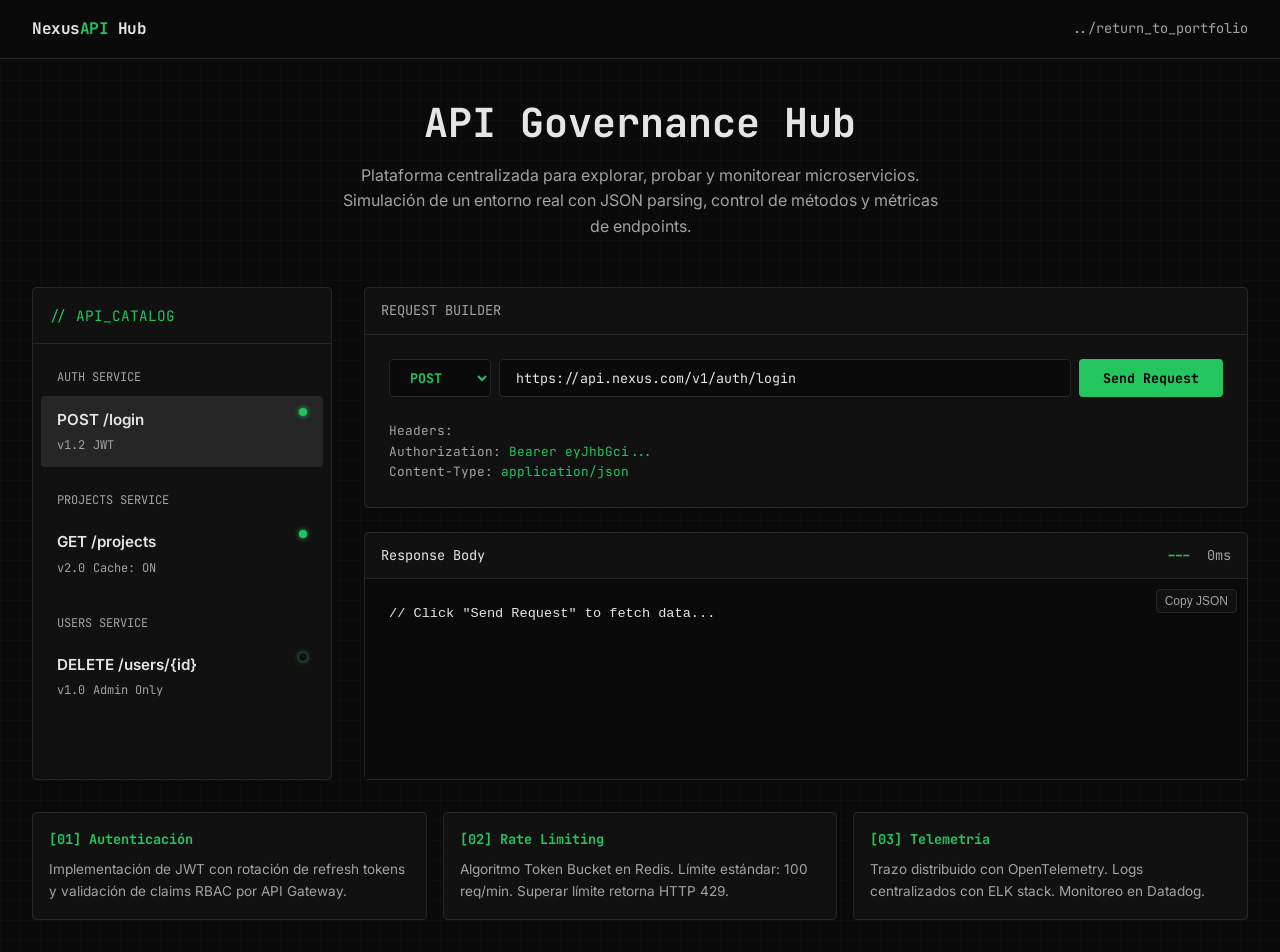
==== projects/api-governance-hub/index.html @ fbf5af1e "add index and projects" ====
<!DOCTYPE html>
<html lang="en">
<head>
    <meta charset="UTF-8">
    <meta name="viewport" content="width=device-width, initial-scale=1.0">
    <title>API Governance Hub - Case Study</title>
    
    <link href="https://fonts.googleapis.com/css2?family=Inter:wght@400;500;600&family=JetBrains+Mono:wght@400;700&display=swap" rel="stylesheet">
    <link rel="stylesheet" href="styles.css">
</head>
<body>

    <header class="header">
        <div class="logo">
            Nexus<span>API</span> Hub
        </div>
        <a href="../../index.html" class="back-link">
            ../return_to_portfolio
        </a>
    </header>

    <main class="container">
        
        <section class="hero">
            <h1>API Governance Hub</h1>
            <p>Plataforma centralizada para explorar, probar y monitorear microservicios. Simulación de un entorno real con JSON parsing, control de métodos y métricas de endpoints.</p>
        </section>

        <div class="grid-layout">
            
            <!-- Sidebar Catalog -->
            <aside class="catalog">
                <div class="catalog-header">
                    // API_CATALOG
                </div>
                
                <ul class="api-list">
                    <li style="padding: 0.5rem 1rem; font-family: var(--font-mono); font-size: 0.75rem; color: var(--text-secondary); margin-top: 0.5rem;">AUTH SERVICE</li>
                    
                    <li class="api-item" data-id="auth-login">
                        <div class="api-name">
                            <span>POST /login</span>
                            <span class="api-status"></span>
                        </div>
                        <div class="api-meta">
                            <span>v1.2</span>
                            <span>JWT</span>
                        </div>
                    </li>
                    
                    <li style="padding: 0.5rem 1rem; font-family: var(--font-mono); font-size: 0.75rem; color: var(--text-secondary); margin-top: 1rem;">PROJECTS SERVICE</li>
                    
                    <li class="api-item" data-id="projects-list">
                        <div class="api-name">
                            <span>GET /projects</span>
                            <span class="api-status"></span>
                        </div>
                        <div class="api-meta">
                            <span>v2.0</span>
                            <span>Cache: ON</span>
                        </div>
                    </li>

                    <li style="padding: 0.5rem 1rem; font-family: var(--font-mono); font-size: 0.75rem; color: var(--text-secondary); margin-top: 1rem;">USERS SERVICE</li>
                    
                    <li class="api-item" data-id="users-delete">
                        <div class="api-name">
                            <span>DELETE /users/{id}</span>
                            <span class="api-status" style="background: var(--status-warning);"></span>
                        </div>
                        <div class="api-meta">
                            <span>v1.0</span>
                            <span>Admin Only</span>
                        </div>
                    </li>
                </ul>
            </aside>

            <!-- Main Explorer -->
            <section class="explorer">
                
                <!-- Request Panel -->
                <div class="panel">
                    <div class="panel-title">Request Builder</div>
                    <div class="request-builder">
                        <div class="url-bar">
                            <select class="method-select" id="method-select">
                                <option value="GET" style="color: var(--method-get)">GET</option>
                                <option value="POST" style="color: var(--method-post)">POST</option>
                                <option value="DELETE" style="color: var(--method-delete)">DELETE</option>
                            </select>
                            <input type="text" class="url-input" id="url-input" readonly>
                            <button class="btn-send" id="btn-send">Send Request</button>
                        </div>
                        <div style="font-family: var(--font-mono); font-size: 0.8rem; color: var(--text-secondary);">
                            Headers: <br>
                            <span style="color: #a3a3a3;">Authorization:</span> <span style="color: #22c55e;">Bearer eyJhbGci...</span><br>
                            <span style="color: #a3a3a3;">Content-Type:</span> <span style="color: #22c55e;">application/json</span>
                        </div>
                    </div>
                </div>

                <!-- Response Panel -->
                <div class="panel">
                    <div class="response-header">
                        <span>Response Body</span>
                        <div class="response-meta">
                            <span class="status-code" id="res-status">---</span>
                            <span id="res-time">0ms</span>
                        </div>
                    </div>
                    <div class="json-viewer">
                        <button class="copy-btn" id="copy-btn">Copy JSON</button>
                        <pre><code id="json-output">// Click "Send Request" to fetch data...</code></pre>
                    </div>
                </div>

            </section>
        </div>

        <!-- Standards Grid -->
        <div class="standards-grid">
            <div class="standard-card">
                <h4>[01] Autenticación</h4>
                <p>Implementación de JWT con rotación de refresh tokens y validación de claims RBAC por API Gateway.</p>
            </div>
            <div class="standard-card">
                <h4>[02] Rate Limiting</h4>
                <p>Algoritmo Token Bucket en Redis. Límite estándar: 100 req/min. Superar límite retorna HTTP 429.</p>
            </div>
            <div class="standard-card">
                <h4>[03] Telemetría</h4>
                <p>Trazo distribuido con OpenTelemetry. Logs centralizados con ELK stack. Monitoreo en Datadog.</p>
            </div>
        </div>

    </main>

    <script src="script.js"></script>
</body>
</html>
---- projects/api-governance-hub/styles.css ----
:root {
    --bg-main: #0a0a0a;
    --bg-panel: #111111;
    --border-color: #262626;
    
    --text-primary: #e5e5e5;
    --text-secondary: #a3a3a3;
    
    --accent: #22c55e; /* Terminal Green */
    --accent-hover: #16a34a;
    --accent-muted: rgba(34, 197, 94, 0.1);
    
    --method-get: #3b82f6;
    --method-post: #22c55e;
    --method-delete: #ef4444;

    --font-sans: 'Inter', sans-serif;
    --font-mono: 'JetBrains Mono', 'Space Mono', monospace;
}

* { margin: 0; padding: 0; box-sizing: border-box; }

html, body {
    overflow-x: hidden;
    max-width: 100%;
}

body {
    background-color: var(--bg-main);
    color: var(--text-primary);
    font-family: var(--font-sans);
    line-height: 1.6;
    background-image: 
        linear-gradient(rgba(34, 197, 94, 0.03) 1px, transparent 1px),
        linear-gradient(90deg, rgba(34, 197, 94, 0.03) 1px, transparent 1px);
    background-size: 20px 20px;
}

/* Header */
.header {
    border-bottom: 1px solid var(--border-color);
    background: var(--bg-main);
    padding: 1rem 2rem;
    display: flex;
    justify-content: space-between;
    align-items: center;
    position: sticky;
    top: 0;
    z-index: 100;
}

.back-link {
    color: var(--text-secondary);
    text-decoration: none;
    font-family: var(--font-mono);
    font-size: 0.85rem;
    transition: color 0.2s;
}

.back-link:hover { color: var(--accent); }

.logo {
    font-family: var(--font-mono);
    font-weight: 700;
    letter-spacing: -0.5px;
    color: var(--text-primary);
}

.logo span { color: var(--accent); }

.container {
    max-width: 1400px;
    margin: 0 auto;
    padding: 2rem;
}

.hero {
    margin-bottom: 3rem;
    text-align: center;
}

.hero h1 {
    font-family: var(--font-mono);
    font-size: 2.5rem;
    margin-bottom: 0.5rem;
}

.hero p {
    color: var(--text-secondary);
    max-width: 600px;
    margin: 0 auto;
}

.grid-layout {
    display: grid;
    grid-template-columns: 300px 1fr;
    gap: 2rem;
}

/* API Catalog Sidebar */
.catalog {
    background: var(--bg-panel);
    border: 1px solid var(--border-color);
    border-radius: 4px;
    display: flex;
    flex-direction: column;
}

.catalog-header {
    padding: 1rem;
    border-bottom: 1px solid var(--border-color);
    font-family: var(--font-mono);
    font-size: 0.9rem;
    color: var(--accent);
}

.api-list {
    list-style: none;
    padding: 0.5rem;
}

.api-item {
    padding: 0.75rem 1rem;
    border-radius: 4px;
    cursor: pointer;
    transition: background 0.2s;
    margin-bottom: 0.25rem;
}

.api-item:hover, .api-item.active {
    background: var(--border-color);
}

.api-name {
    font-weight: 600;
    font-size: 0.95rem;
    display: flex;
    justify-content: space-between;
    margin-bottom: 0.25rem;
}

.api-status {
    width: 8px; height: 8px;
    border-radius: 50%;
    background: var(--accent);
    display: inline-block;
    box-shadow: 0 0 5px var(--accent);
}

.api-meta {
    font-family: var(--font-mono);
    font-size: 0.75rem;
    color: var(--text-secondary);
    display: flex;
    gap: 0.5rem;
}

/* API Explorer Main Area */
.explorer {
    display: flex;
    flex-direction: column;
    gap: 1.5rem;
}

.panel {
    background: var(--bg-panel);
    border: 1px solid var(--border-color);
    border-radius: 4px;
}

.panel-title {
    padding: 0.75rem 1rem;
    border-bottom: 1px solid var(--border-color);
    font-family: var(--font-mono);
    font-size: 0.85rem;
    color: var(--text-secondary);
    text-transform: uppercase;
}

/* Request Builder */
.request-builder {
    padding: 1.5rem;
}

.url-bar {
    display: flex;
    gap: 0.5rem;
    margin-bottom: 1.5rem;
}

.method-select {
    background: var(--bg-main);
    border: 1px solid var(--border-color);
    color: var(--method-get);
    font-family: var(--font-mono);
    font-weight: 700;
    padding: 0.5rem 1rem;
    border-radius: 4px;
    outline: none;
}

.url-input {
    flex: 1;
    background: var(--bg-main);
    border: 1px solid var(--border-color);
    color: var(--text-primary);
    font-family: var(--font-mono);
    padding: 0.5rem 1rem;
    border-radius: 4px;
    outline: none;
}

.url-input:focus { border-color: var(--accent); }

.btn-send {
    background: var(--accent);
    color: #000;
    border: none;
    font-family: var(--font-mono);
    font-weight: 700;
    padding: 0 1.5rem;
    border-radius: 4px;
    cursor: pointer;
    transition: background 0.2s;
}

.btn-send:hover { background: var(--accent-hover); }

/* Response Viewer */
.response-header {
    display: flex;
    justify-content: space-between;
    padding: 0.75rem 1rem;
    border-bottom: 1px solid var(--border-color);
    font-family: var(--font-mono);
    font-size: 0.85rem;
}

.status-code {
    color: var(--accent);
    font-weight: 700;
}

.response-meta {
    color: var(--text-secondary);
    display: flex;
    gap: 1rem;
}

.json-viewer {
    padding: 1.5rem;
    background: var(--bg-main);
    font-family: var(--font-mono);
    font-size: 0.85rem;
    overflow-x: auto;
    color: #e5e5e5;
    position: relative;
    min-height: 200px;
}

.json-key { color: #8b5cf6; }
.json-string { color: #22c55e; }
.json-number { color: #f59e0b; }
.json-boolean { color: #3b82f6; }

.copy-btn {
    position: absolute;
    top: 10px; right: 10px;
    background: var(--bg-panel);
    border: 1px solid var(--border-color);
    color: var(--text-secondary);
    padding: 0.25rem 0.5rem;
    border-radius: 4px;
    font-size: 0.75rem;
    cursor: pointer;
}
.copy-btn:hover { color: var(--text-primary); }

/* Standards / Details */
.standards-grid {
    display: grid;
    grid-template-columns: repeat(3, 1fr);
    gap: 1rem;
    margin-top: 2rem;
}

.standard-card {
    background: var(--bg-panel);
    border: 1px solid var(--border-color);
    padding: 1rem;
    border-radius: 4px;
}

.standard-card h4 {
    font-family: var(--font-mono);
    font-size: 0.85rem;
    color: var(--accent);
    margin-bottom: 0.5rem;
}

.standard-card p {
    font-size: 0.85rem;
    color: var(--text-secondary);
}

@media (max-width: 900px) {
    .grid-layout { grid-template-columns: 1fr; }
    .standards-grid { grid-template-columns: 1fr; }
    .url-bar { flex-direction: column; }
    .btn-send { padding: 0.75rem; }
}
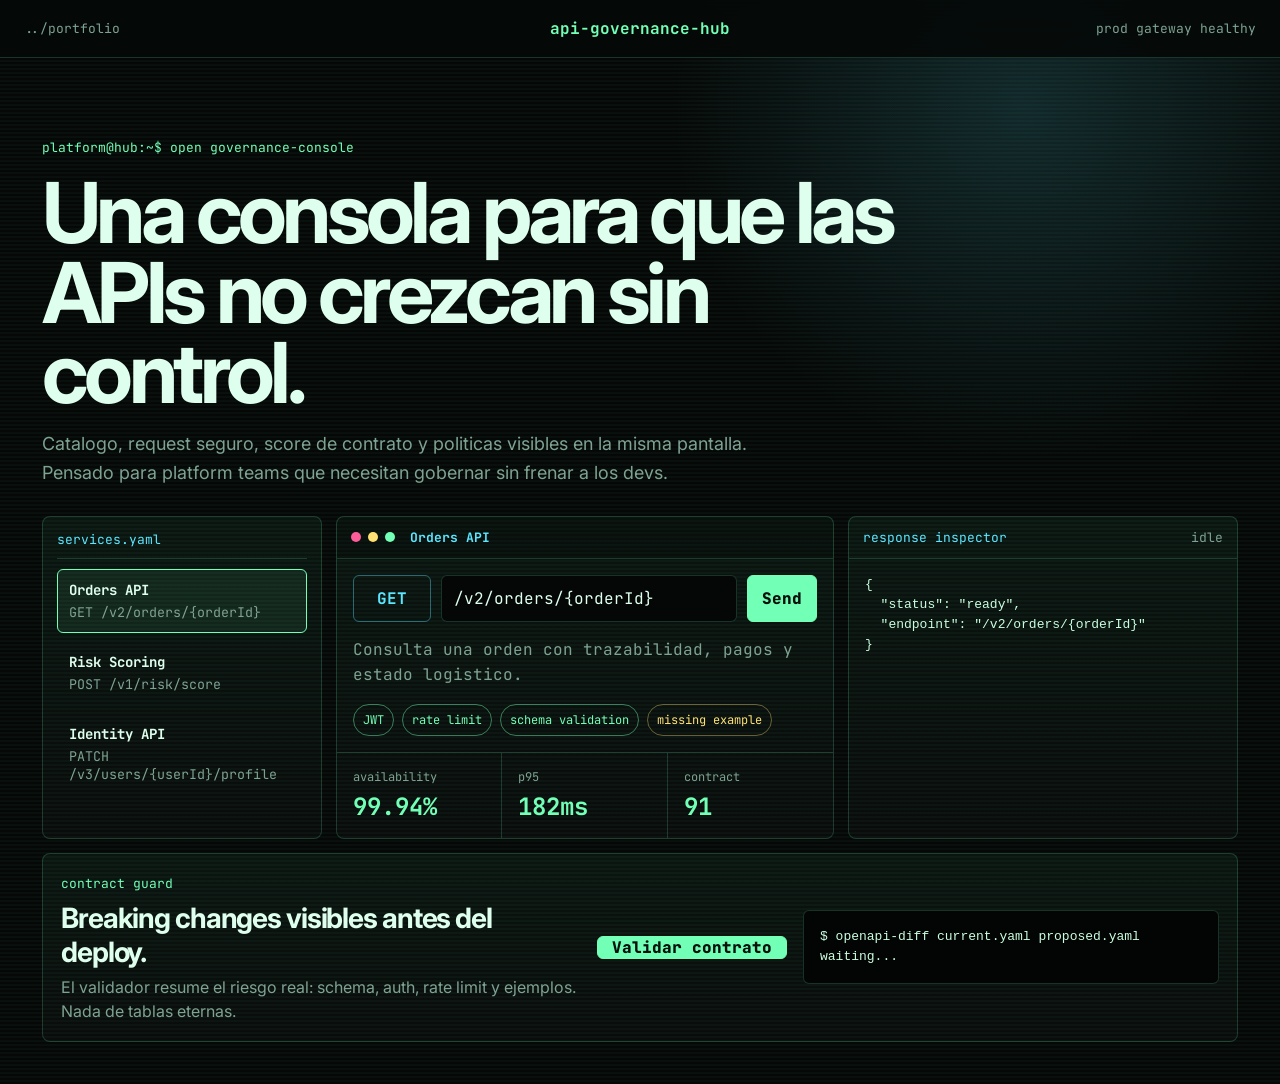
==== commit 150f82a6: "modifique proyectos" ====
--- a/projects/api-governance-hub/index.html
+++ b/projects/api-governance-hub/index.html
@@ -1,139 +1,76 @@
 <!DOCTYPE html>
-<html lang="en">
+<html lang="es">
 <head>
     <meta charset="UTF-8">
     <meta name="viewport" content="width=device-width, initial-scale=1.0">
-    <title>API Governance Hub - Case Study</title>
-    
-    <link href="https://fonts.googleapis.com/css2?family=Inter:wght@400;500;600&family=JetBrains+Mono:wght@400;700&display=swap" rel="stylesheet">
+    <title>API Governance Hub</title>
+    <meta name="description" content="Consola tecnica para gobernar APIs, contratos, politicas y respuestas en una plataforma interna.">
+    <link rel="preconnect" href="https://fonts.googleapis.com">
+    <link rel="preconnect" href="https://fonts.gstatic.com" crossorigin>
+    <link href="https://fonts.googleapis.com/css2?family=JetBrains+Mono:wght@400;500;600;700&family=Inter:wght@500;700;800&display=swap" rel="stylesheet">
     <link rel="stylesheet" href="styles.css">
 </head>
 <body>
-
-    <header class="header">
-        <div class="logo">
-            Nexus<span>API</span> Hub
-        </div>
-        <a href="../../index.html" class="back-link">
-            ../return_to_portfolio
-        </a>
+    <header class="terminal-header">
+        <a href="../../index.html">../portfolio</a>
+        <strong>api-governance-hub</strong>
+        <span>prod gateway healthy</span>
     </header>
 
-    <main class="container">
-        
+    <main class="terminal-page">
         <section class="hero">
-            <h1>API Governance Hub</h1>
-            <p>Plataforma centralizada para explorar, probar y monitorear microservicios. Simulación de un entorno real con JSON parsing, control de métodos y métricas de endpoints.</p>
+            <span class="prompt">platform@hub:~$ open governance-console</span>
+            <h1>Una consola para que las APIs no crezcan sin control.</h1>
+            <p>Catalogo, request seguro, score de contrato y politicas visibles en la misma pantalla. Pensado para platform teams que necesitan gobernar sin frenar a los devs.</p>
         </section>
 
-        <div class="grid-layout">
-            
-            <!-- Sidebar Catalog -->
-            <aside class="catalog">
-                <div class="catalog-header">
-                    // API_CATALOG
-                </div>
-                
-                <ul class="api-list">
-                    <li style="padding: 0.5rem 1rem; font-family: var(--font-mono); font-size: 0.75rem; color: var(--text-secondary); margin-top: 0.5rem;">AUTH SERVICE</li>
-                    
-                    <li class="api-item" data-id="auth-login">
-                        <div class="api-name">
-                            <span>POST /login</span>
-                            <span class="api-status"></span>
-                        </div>
-                        <div class="api-meta">
-                            <span>v1.2</span>
-                            <span>JWT</span>
-                        </div>
-                    </li>
-                    
-                    <li style="padding: 0.5rem 1rem; font-family: var(--font-mono); font-size: 0.75rem; color: var(--text-secondary); margin-top: 1rem;">PROJECTS SERVICE</li>
-                    
-                    <li class="api-item" data-id="projects-list">
-                        <div class="api-name">
-                            <span>GET /projects</span>
-                            <span class="api-status"></span>
-                        </div>
-                        <div class="api-meta">
-                            <span>v2.0</span>
-                            <span>Cache: ON</span>
-                        </div>
-                    </li>
-
-                    <li style="padding: 0.5rem 1rem; font-family: var(--font-mono); font-size: 0.75rem; color: var(--text-secondary); margin-top: 1rem;">USERS SERVICE</li>
-                    
-                    <li class="api-item" data-id="users-delete">
-                        <div class="api-name">
-                            <span>DELETE /users/{id}</span>
-                            <span class="api-status" style="background: var(--status-warning);"></span>
-                        </div>
-                        <div class="api-meta">
-                            <span>v1.0</span>
-                            <span>Admin Only</span>
-                        </div>
-                    </li>
-                </ul>
+        <section class="console-grid">
+            <aside class="service-rail">
+                <div class="rail-title">services.yaml</div>
+                <div id="endpointList" class="endpoint-list"></div>
             </aside>
 
-            <!-- Main Explorer -->
-            <section class="explorer">
-                
-                <!-- Request Panel -->
-                <div class="panel">
-                    <div class="panel-title">Request Builder</div>
-                    <div class="request-builder">
-                        <div class="url-bar">
-                            <select class="method-select" id="method-select">
-                                <option value="GET" style="color: var(--method-get)">GET</option>
-                                <option value="POST" style="color: var(--method-post)">POST</option>
-                                <option value="DELETE" style="color: var(--method-delete)">DELETE</option>
-                            </select>
-                            <input type="text" class="url-input" id="url-input" readonly>
-                            <button class="btn-send" id="btn-send">Send Request</button>
-                        </div>
-                        <div style="font-family: var(--font-mono); font-size: 0.8rem; color: var(--text-secondary);">
-                            Headers: <br>
-                            <span style="color: #a3a3a3;">Authorization:</span> <span style="color: #22c55e;">Bearer eyJhbGci...</span><br>
-                            <span style="color: #a3a3a3;">Content-Type:</span> <span style="color: #22c55e;">application/json</span>
-                        </div>
-                    </div>
+            <section class="request-console">
+                <div class="window-bar">
+                    <span></span><span></span><span></span>
+                    <strong id="serviceName">Endpoint</strong>
                 </div>
+                <div class="request-line">
+                    <span id="methodBadge" class="method">GET</span>
+                    <input id="urlInput" readonly>
+                    <button id="sendRequest">Send</button>
+                </div>
+                <p id="servicePath" class="service-path"></p>
+                <div id="policyList" class="policy-list"></div>
+                <div class="slo-strip">
+                    <div><span>availability</span><strong id="availabilityValue">99.94%</strong></div>
+                    <div><span>p95</span><strong id="latencyValue">182ms</strong></div>
+                    <div><span>contract</span><strong id="contractScore">91</strong></div>
+                </div>
+            </section>
 
-                <!-- Response Panel -->
-                <div class="panel">
-                    <div class="response-header">
-                        <span>Response Body</span>
-                        <div class="response-meta">
-                            <span class="status-code" id="res-status">---</span>
-                            <span id="res-time">0ms</span>
-                        </div>
-                    </div>
-                    <div class="json-viewer">
-                        <button class="copy-btn" id="copy-btn">Copy JSON</button>
-                        <pre><code id="json-output">// Click "Send Request" to fetch data...</code></pre>
-                    </div>
+            <aside class="response-panel">
+                <div class="panel-head">
+                    <span>response inspector</span>
+                    <em id="responseMeta">idle</em>
                 </div>
+                <pre id="jsonOutput">{
+  "status": "ready",
+  "message": "Select an endpoint and send a request."
+}</pre>
+            </aside>
+        </section>
 
-            </section>
-        </div>
-
-        <!-- Standards Grid -->
-        <div class="standards-grid">
-            <div class="standard-card">
-                <h4>[01] Autenticación</h4>
-                <p>Implementación de JWT con rotación de refresh tokens y validación de claims RBAC por API Gateway.</p>
+        <section class="contract-lab">
+            <div>
+                <span class="prompt">contract guard</span>
+                <h2>Breaking changes visibles antes del deploy.</h2>
+                <p>El validador resume el riesgo real: schema, auth, rate limit y ejemplos. Nada de tablas eternas.</p>
             </div>
-            <div class="standard-card">
-                <h4>[02] Rate Limiting</h4>
-                <p>Algoritmo Token Bucket en Redis. Límite estándar: 100 req/min. Superar límite retorna HTTP 429.</p>
-            </div>
-            <div class="standard-card">
-                <h4>[03] Telemetría</h4>
-                <p>Trazo distribuido con OpenTelemetry. Logs centralizados con ELK stack. Monitoreo en Datadog.</p>
-            </div>
-        </div>
-
+            <button id="runContract">Validar contrato</button>
+            <pre id="contractOutput">$ openapi-diff current.yaml proposed.yaml
+waiting...</pre>
+        </section>
     </main>
 
     <script src="script.js"></script>
--- a/projects/api-governance-hub/styles.css
+++ b/projects/api-governance-hub/styles.css
@@ -1,311 +1,247 @@
 :root {
-    --bg-main: #0a0a0a;
-    --bg-panel: #111111;
-    --border-color: #262626;
-    
-    --text-primary: #e5e5e5;
-    --text-secondary: #a3a3a3;
-    
-    --accent: #22c55e; /* Terminal Green */
-    --accent-hover: #16a34a;
-    --accent-muted: rgba(34, 197, 94, 0.1);
-    
-    --method-get: #3b82f6;
-    --method-post: #22c55e;
-    --method-delete: #ef4444;
-
-    --font-sans: 'Inter', sans-serif;
-    --font-mono: 'JetBrains Mono', 'Space Mono', monospace;
-}
-
-* { margin: 0; padding: 0; box-sizing: border-box; }
-
-html, body {
-    overflow-x: hidden;
-    max-width: 100%;
-}
-
+    --bg: #050807;
+    --panel: #09110f;
+    --panel-2: #0d1714;
+    --line: rgba(117, 255, 194, .18);
+    --text: #dfffee;
+    --muted: #7ea393;
+    --green: #72ffb6;
+    --cyan: #5be7ff;
+    --pink: #ff5c9a;
+    --yellow: #ffe173;
+    --mono: "JetBrains Mono", monospace;
+    --font: Inter, system-ui, sans-serif;
+}
+
+* { box-sizing: border-box; margin: 0; padding: 0; }
 body {
-    background-color: var(--bg-main);
-    color: var(--text-primary);
-    font-family: var(--font-sans);
+    min-height: 100vh;
+    color: var(--text);
+    font-family: var(--mono);
+    background:
+        linear-gradient(rgba(114, 255, 182, .03) 50%, transparent 50%),
+        radial-gradient(circle at 80% 10%, rgba(91, 231, 255, .14), transparent 22rem),
+        var(--bg);
+    background-size: auto 4px, auto, auto;
+}
+a { color: inherit; text-decoration: none; }
+button, input { font: inherit; }
+button { cursor: pointer; }
+
+.terminal-header {
+    display: grid;
+    grid-template-columns: 1fr auto 1fr;
+    align-items: center;
+    min-height: 58px;
+    padding: 0 24px;
+    border-bottom: 1px solid var(--line);
+    background: rgba(5, 8, 7, .88);
+    position: sticky;
+    top: 0;
+    z-index: 10;
+    backdrop-filter: blur(16px);
+}
+.terminal-header a, .terminal-header span { color: var(--muted); font-size: 13px; }
+.terminal-header span { justify-self: end; }
+.terminal-header strong { color: var(--green); }
+
+.terminal-page { width: min(1320px, 100%); margin: 0 auto; padding: clamp(18px, 4vw, 42px); }
+.hero { padding: 36px 0 28px; }
+.prompt { color: var(--green); font-size: 13px; }
+h1 {
+    max-width: 920px;
+    margin-top: 16px;
+    font-family: var(--font);
+    font-size: clamp(38px, 7vw, 84px);
+    line-height: .95;
+    letter-spacing: -.055em;
+}
+.hero p {
+    max-width: 720px;
+    margin-top: 18px;
+    color: var(--muted);
+    font-family: var(--font);
+    font-size: 18px;
     line-height: 1.6;
-    background-image: 
-        linear-gradient(rgba(34, 197, 94, 0.03) 1px, transparent 1px),
-        linear-gradient(90deg, rgba(34, 197, 94, 0.03) 1px, transparent 1px);
-    background-size: 20px 20px;
-}
-
-/* Header */
-.header {
-    border-bottom: 1px solid var(--border-color);
-    background: var(--bg-main);
-    padding: 1rem 2rem;
+}
+
+.console-grid {
+    display: grid;
+    grid-template-columns: 280px minmax(0, 1fr) 390px;
+    gap: 14px;
+}
+.service-rail, .request-console, .response-panel, .contract-lab {
+    border: 1px solid var(--line);
+    border-radius: 8px;
+    background: linear-gradient(180deg, rgba(114, 255, 182, .055), rgba(255, 255, 255, .018));
+}
+.service-rail { padding: 14px; }
+.rail-title {
+    color: var(--cyan);
+    border-bottom: 1px solid var(--line);
+    padding-bottom: 10px;
+    margin-bottom: 10px;
+    font-size: 13px;
+}
+.endpoint-list { display: grid; gap: 8px; }
+.endpoint {
+    width: 100%;
+    text-align: left;
+    border: 1px solid transparent;
+    border-radius: 6px;
+    background: transparent;
+    color: var(--text);
+    padding: 11px;
+}
+.endpoint.active { border-color: var(--green); background: rgba(114, 255, 182, .08); }
+.endpoint strong { display: block; font-size: 14px; }
+.endpoint small { display: block; margin-top: 4px; color: var(--muted); }
+
+.request-console { min-width: 0; overflow: hidden; }
+.window-bar {
+    display: flex;
+    align-items: center;
+    gap: 7px;
+    border-bottom: 1px solid var(--line);
+    padding: 12px 14px;
+    background: rgba(0, 0, 0, .24);
+}
+.window-bar span { width: 10px; height: 10px; border-radius: 50%; background: var(--pink); }
+.window-bar span:nth-child(2) { background: var(--yellow); }
+.window-bar span:nth-child(3) { background: var(--green); }
+.window-bar strong { margin-left: 8px; color: var(--cyan); font-size: 13px; }
+.request-line {
+    display: grid;
+    grid-template-columns: 78px minmax(0, 1fr) auto;
+    gap: 10px;
+    padding: 16px;
+}
+.method {
+    display: inline-flex;
+    justify-content: center;
+    align-items: center;
+    border: 1px solid rgba(91, 231, 255, .4);
+    border-radius: 6px;
+    color: var(--cyan);
+    font-weight: 700;
+}
+input {
+    min-width: 0;
+    border: 1px solid var(--line);
+    border-radius: 6px;
+    background: #040706;
+    color: var(--text);
+    padding: 12px;
+}
+.request-line button, .contract-lab button {
+    border: 1px solid var(--green);
+    border-radius: 6px;
+    background: var(--green);
+    color: #04100b;
+    padding: 0 14px;
+    font-weight: 800;
+}
+.service-path { padding: 0 16px; color: var(--muted); line-height: 1.55; }
+.policy-list { display: flex; flex-wrap: wrap; gap: 8px; padding: 16px; }
+.policy {
+    border: 1px solid var(--line);
+    border-radius: 999px;
+    padding: 7px 9px;
+    color: var(--muted);
+    font-size: 12px;
+}
+.policy.good { color: var(--green); border-color: rgba(114, 255, 182, .45); }
+.policy.warn { color: var(--yellow); border-color: rgba(255, 225, 115, .38); }
+.slo-strip {
+    display: grid;
+    grid-template-columns: repeat(3, 1fr);
+    border-top: 1px solid var(--line);
+}
+.slo-strip div { padding: 16px; border-right: 1px solid var(--line); }
+.slo-strip div:last-child { border-right: 0; }
+.slo-strip span { display: block; color: var(--muted); font-size: 12px; }
+.slo-strip strong { display: block; margin-top: 6px; color: var(--green); font-size: 24px; }
+
+.response-panel { overflow: hidden; }
+.panel-head {
     display: flex;
     justify-content: space-between;
-    align-items: center;
-    position: sticky;
-    top: 0;
-    z-index: 100;
-}
-
-.back-link {
-    color: var(--text-secondary);
-    text-decoration: none;
-    font-family: var(--font-mono);
-    font-size: 0.85rem;
-    transition: color 0.2s;
-}
-
-.back-link:hover { color: var(--accent); }
-
-.logo {
-    font-family: var(--font-mono);
-    font-weight: 700;
-    letter-spacing: -0.5px;
-    color: var(--text-primary);
-}
-
-.logo span { color: var(--accent); }
-
-.container {
-    max-width: 1400px;
-    margin: 0 auto;
-    padding: 2rem;
-}
-
-.hero {
-    margin-bottom: 3rem;
-    text-align: center;
-}
-
-.hero h1 {
-    font-family: var(--font-mono);
-    font-size: 2.5rem;
-    margin-bottom: 0.5rem;
-}
-
-.hero p {
-    color: var(--text-secondary);
-    max-width: 600px;
-    margin: 0 auto;
-}
-
-.grid-layout {
-    display: grid;
-    grid-template-columns: 300px 1fr;
-    gap: 2rem;
-}
-
-/* API Catalog Sidebar */
-.catalog {
-    background: var(--bg-panel);
-    border: 1px solid var(--border-color);
-    border-radius: 4px;
-    display: flex;
-    flex-direction: column;
-}
-
-.catalog-header {
-    padding: 1rem;
-    border-bottom: 1px solid var(--border-color);
-    font-family: var(--font-mono);
-    font-size: 0.9rem;
-    color: var(--accent);
-}
-
-.api-list {
-    list-style: none;
-    padding: 0.5rem;
-}
-
-.api-item {
-    padding: 0.75rem 1rem;
-    border-radius: 4px;
-    cursor: pointer;
-    transition: background 0.2s;
-    margin-bottom: 0.25rem;
-}
-
-.api-item:hover, .api-item.active {
-    background: var(--border-color);
-}
-
-.api-name {
-    font-weight: 600;
-    font-size: 0.95rem;
-    display: flex;
-    justify-content: space-between;
-    margin-bottom: 0.25rem;
-}
-
-.api-status {
-    width: 8px; height: 8px;
-    border-radius: 50%;
-    background: var(--accent);
-    display: inline-block;
-    box-shadow: 0 0 5px var(--accent);
-}
-
-.api-meta {
-    font-family: var(--font-mono);
-    font-size: 0.75rem;
-    color: var(--text-secondary);
-    display: flex;
-    gap: 0.5rem;
-}
-
-/* API Explorer Main Area */
-.explorer {
-    display: flex;
-    flex-direction: column;
-    gap: 1.5rem;
-}
-
-.panel {
-    background: var(--bg-panel);
-    border: 1px solid var(--border-color);
-    border-radius: 4px;
-}
-
-.panel-title {
-    padding: 0.75rem 1rem;
-    border-bottom: 1px solid var(--border-color);
-    font-family: var(--font-mono);
-    font-size: 0.85rem;
-    color: var(--text-secondary);
-    text-transform: uppercase;
-}
-
-/* Request Builder */
-.request-builder {
-    padding: 1.5rem;
-}
-
-.url-bar {
-    display: flex;
-    gap: 0.5rem;
-    margin-bottom: 1.5rem;
-}
-
-.method-select {
-    background: var(--bg-main);
-    border: 1px solid var(--border-color);
-    color: var(--method-get);
-    font-family: var(--font-mono);
-    font-weight: 700;
-    padding: 0.5rem 1rem;
-    border-radius: 4px;
-    outline: none;
-}
-
-.url-input {
-    flex: 1;
-    background: var(--bg-main);
-    border: 1px solid var(--border-color);
-    color: var(--text-primary);
-    font-family: var(--font-mono);
-    padding: 0.5rem 1rem;
-    border-radius: 4px;
-    outline: none;
-}
-
-.url-input:focus { border-color: var(--accent); }
-
-.btn-send {
-    background: var(--accent);
-    color: #000;
-    border: none;
-    font-family: var(--font-mono);
-    font-weight: 700;
-    padding: 0 1.5rem;
-    border-radius: 4px;
-    cursor: pointer;
-    transition: background 0.2s;
-}
-
-.btn-send:hover { background: var(--accent-hover); }
-
-/* Response Viewer */
-.response-header {
-    display: flex;
-    justify-content: space-between;
-    padding: 0.75rem 1rem;
-    border-bottom: 1px solid var(--border-color);
-    font-family: var(--font-mono);
-    font-size: 0.85rem;
-}
-
-.status-code {
-    color: var(--accent);
-    font-weight: 700;
-}
-
-.response-meta {
-    color: var(--text-secondary);
-    display: flex;
-    gap: 1rem;
-}
-
-.json-viewer {
-    padding: 1.5rem;
-    background: var(--bg-main);
-    font-family: var(--font-mono);
-    font-size: 0.85rem;
-    overflow-x: auto;
-    color: #e5e5e5;
-    position: relative;
-    min-height: 200px;
-}
-
-.json-key { color: #8b5cf6; }
-.json-string { color: #22c55e; }
-.json-number { color: #f59e0b; }
-.json-boolean { color: #3b82f6; }
-
-.copy-btn {
-    position: absolute;
-    top: 10px; right: 10px;
-    background: var(--bg-panel);
-    border: 1px solid var(--border-color);
-    color: var(--text-secondary);
-    padding: 0.25rem 0.5rem;
-    border-radius: 4px;
-    font-size: 0.75rem;
-    cursor: pointer;
-}
-.copy-btn:hover { color: var(--text-primary); }
-
-/* Standards / Details */
-.standards-grid {
-    display: grid;
-    grid-template-columns: repeat(3, 1fr);
-    gap: 1rem;
-    margin-top: 2rem;
-}
-
-.standard-card {
-    background: var(--bg-panel);
-    border: 1px solid var(--border-color);
-    padding: 1rem;
-    border-radius: 4px;
-}
-
-.standard-card h4 {
-    font-family: var(--font-mono);
-    font-size: 0.85rem;
-    color: var(--accent);
-    margin-bottom: 0.5rem;
-}
-
-.standard-card p {
-    font-size: 0.85rem;
-    color: var(--text-secondary);
-}
-
-@media (max-width: 900px) {
-    .grid-layout { grid-template-columns: 1fr; }
-    .standards-grid { grid-template-columns: 1fr; }
-    .url-bar { flex-direction: column; }
-    .btn-send { padding: 0.75rem; }
-}
+    gap: 12px;
+    border-bottom: 1px solid var(--line);
+    padding: 12px 14px;
+    color: var(--cyan);
+    font-size: 13px;
+}
+.panel-head em { color: var(--muted); font-style: normal; }
+pre {
+    white-space: pre-wrap;
+    word-break: break-word;
+    color: #c9ffdf;
+    line-height: 1.55;
+    padding: 16px;
+    font-size: 13px;
+}
+
+.contract-lab {
+    display: grid;
+    grid-template-columns: minmax(0, 1fr) auto minmax(320px, .8fr);
+    gap: 16px;
+    align-items: center;
+    margin-top: 14px;
+    padding: 18px;
+}
+.contract-lab h2 {
+    margin-top: 8px;
+    font-family: var(--font);
+    font-size: 28px;
+    letter-spacing: -.04em;
+}
+.contract-lab p { margin-top: 6px; color: var(--muted); font-family: var(--font); line-height: 1.5; }
+.contract-lab pre { border: 1px solid var(--line); border-radius: 6px; background: #030504; }
+
+@media (max-width: 1080px) {
+    .console-grid, .contract-lab { grid-template-columns: 1fr; }
+}
+@media (max-width: 620px) {
+    body { overflow-x: hidden; }
+    .terminal-header {
+        position: static;
+        display: flex;
+        flex-wrap: wrap;
+        justify-content: space-between;
+        gap: 8px 12px;
+        min-height: 0;
+        padding: 12px 14px;
+    }
+    .terminal-header strong { order: 3; flex-basis: 100%; }
+    .terminal-header span { justify-self: start; }
+    .terminal-page { padding: 16px 14px 28px; }
+    .hero { padding: 28px 0 20px; }
+    .prompt { display: block; font-size: 12px; overflow-wrap: anywhere; }
+    h1 { font-size: 38px; line-height: .98; letter-spacing: -.04em; overflow-wrap: anywhere; }
+    .hero p { margin-top: 14px; font-size: 16px; line-height: 1.55; }
+    .console-grid { gap: 12px; }
+    .service-rail { padding: 12px; }
+    .endpoint { padding: 10px; }
+    .endpoint strong, .endpoint small { overflow-wrap: anywhere; }
+    .request-line { grid-template-columns: 72px minmax(0, 1fr); gap: 9px; padding: 14px; }
+    .request-line button { grid-column: 1 / -1; min-height: 42px; }
+    input { padding: 10px; font-size: 13px; }
+    .service-path { padding: 0 14px; font-size: 15px; }
+    .policy-list { padding: 14px; }
+    .slo-strip { grid-template-columns: repeat(3, minmax(0, 1fr)); }
+    .slo-strip div { padding: 12px; border-right: 1px solid var(--line); border-bottom: 0; min-width: 0; }
+    .slo-strip div:last-child { border-right: 0; }
+    .slo-strip strong { font-size: 22px; overflow-wrap: anywhere; }
+    .panel-head { padding: 11px 12px; }
+    pre { padding: 14px; font-size: 12px; }
+    .contract-lab { gap: 14px; padding: 14px; }
+    .contract-lab h2 { font-size: 25px; line-height: 1.08; }
+    .contract-lab button { width: 100%; min-height: 42px; }
+}
+
+@media (max-width: 350px) {
+    h1 { font-size: 34px; }
+    .request-line, .slo-strip { grid-template-columns: 1fr; }
+    .slo-strip div { border-right: 0; border-bottom: 1px solid var(--line); }
+}
